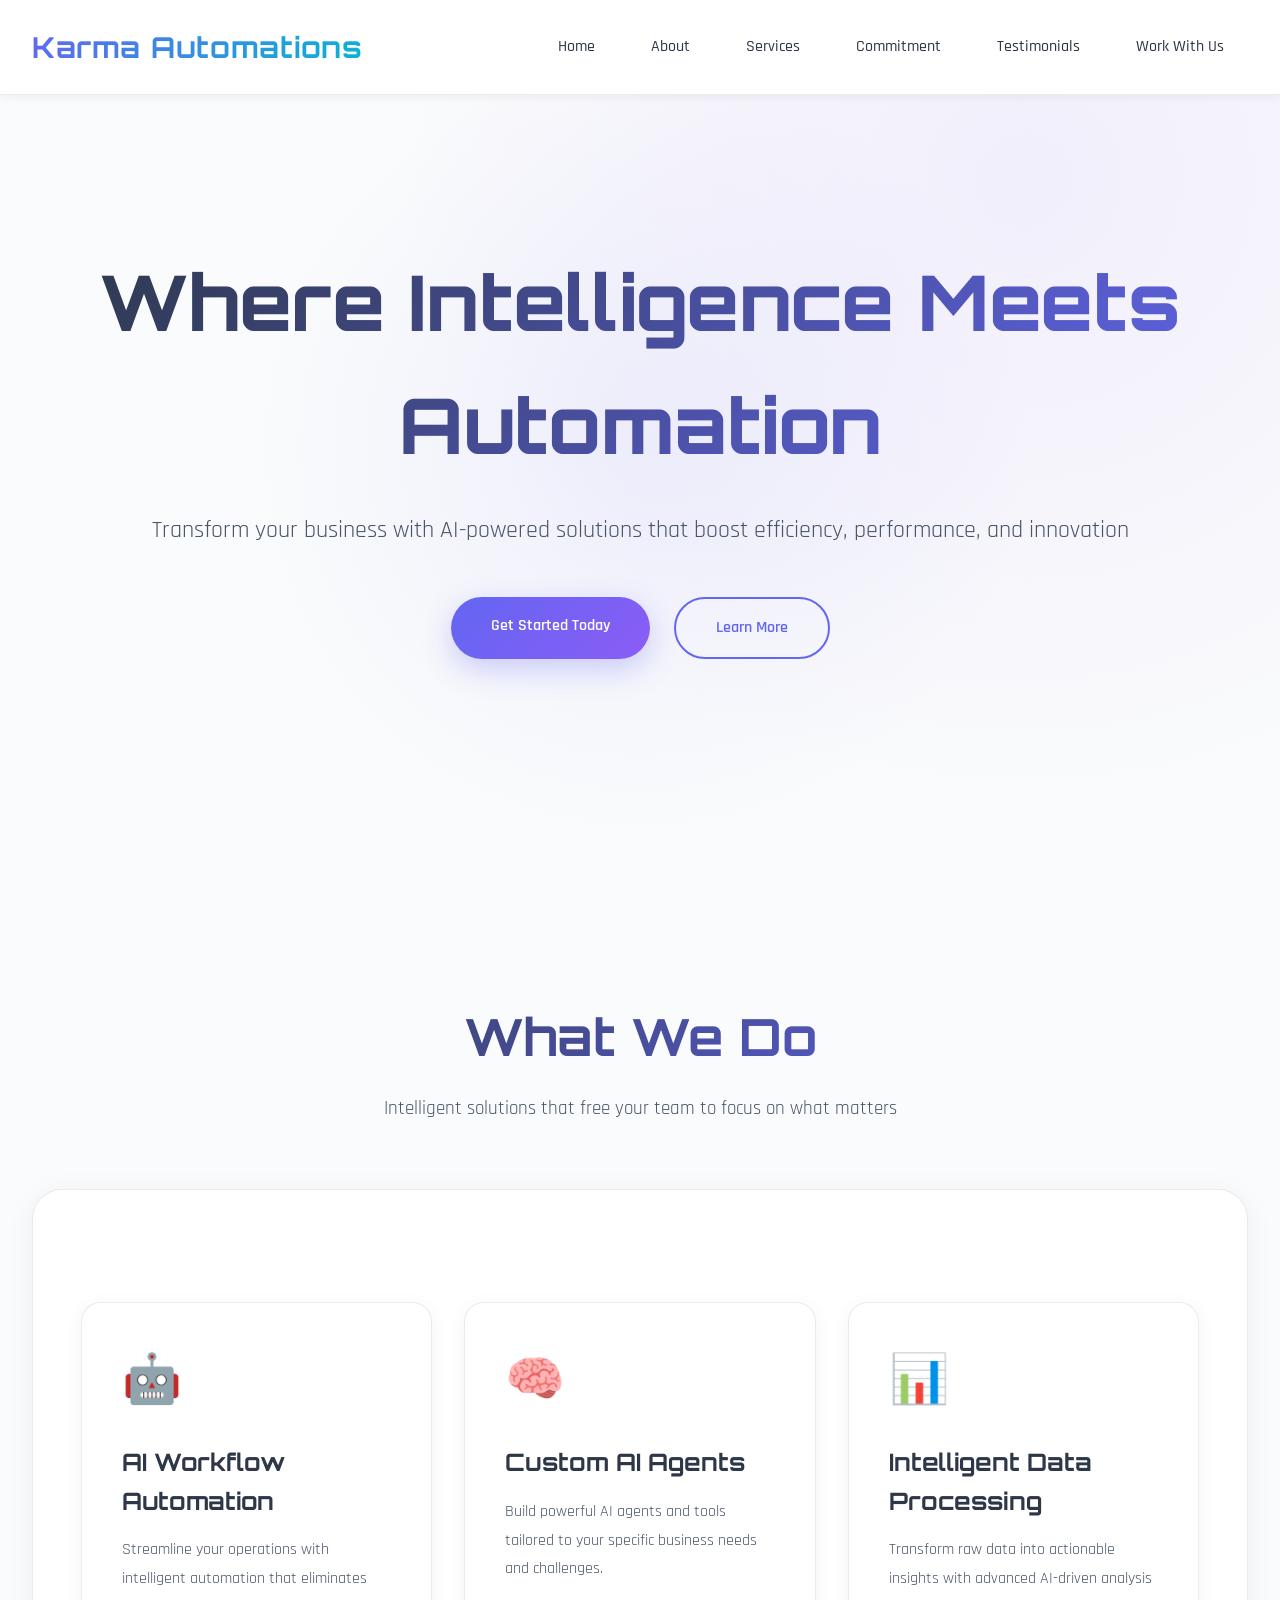
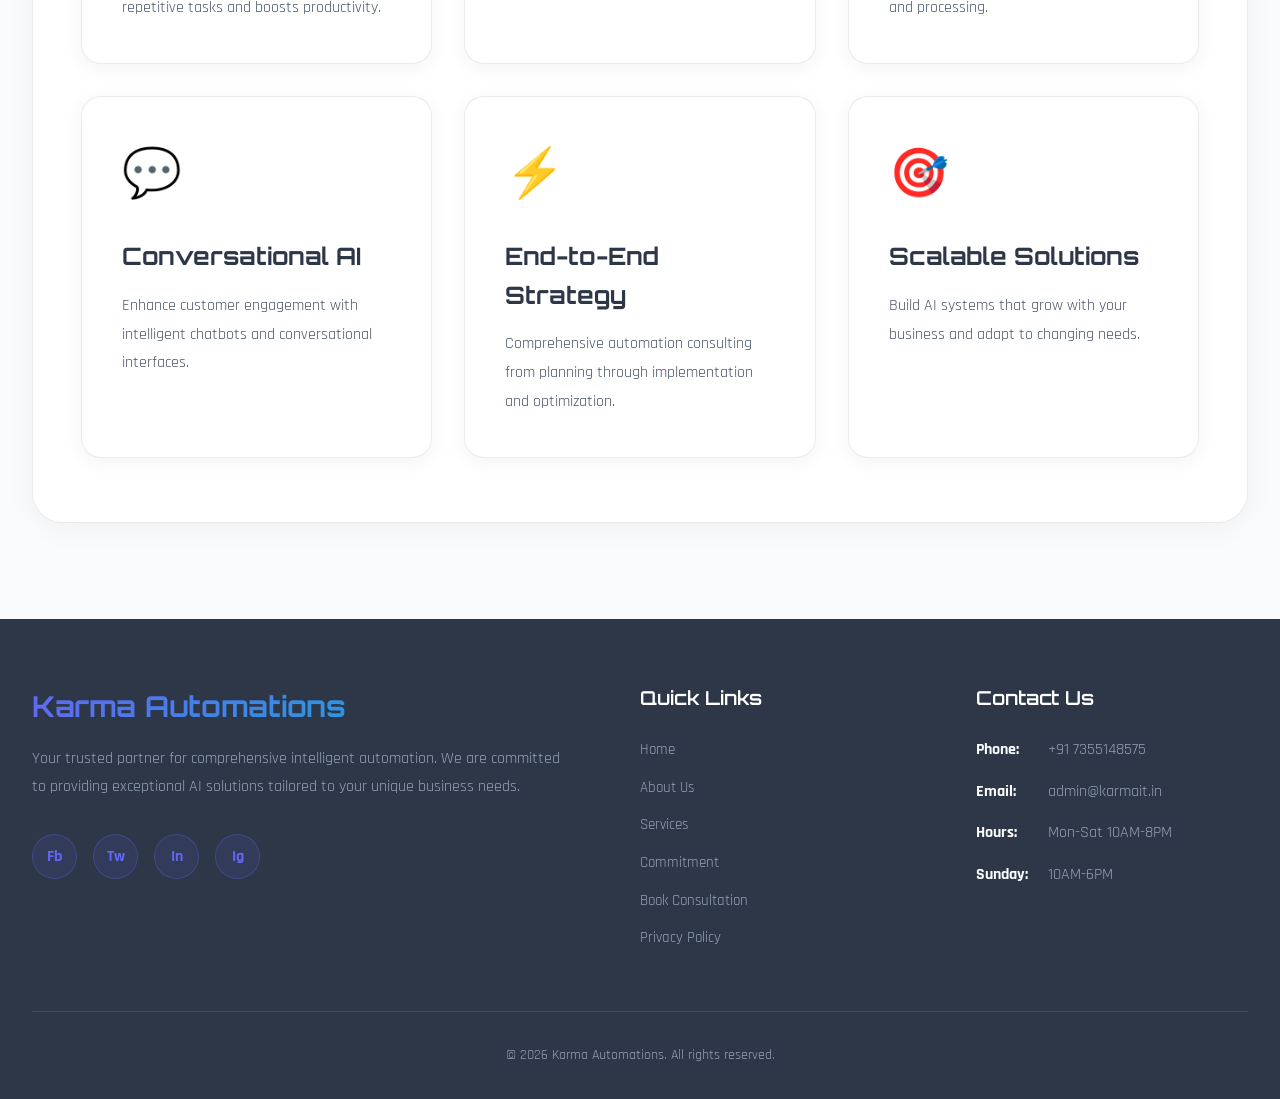
==== index.html @ ba12adb2 "Add files via upload" ====
<!DOCTYPE html>
<html lang="en">
<head>
    <meta charset="UTF-8">
    <meta name="viewport" content="width=device-width, initial-scale=1.0">
    <title>Karma Automations - Where Intelligence Meets Automation</title>
    <link rel="preconnect" href="https://fonts.googleapis.com">
    <link rel="preconnect" href="https://fonts.gstatic.com" crossorigin>
    <link href="https://fonts.googleapis.com/css2?family=Orbitron:wght@400;500;600;700;800;900&family=Rajdhani:wght@300;400;500;600;700&display=swap" rel="stylesheet">
    <link rel="stylesheet" href="styles.css">
</head>
<body>
    <nav>
        <div class="nav-container">
            <a href="index.html" class="logo">Karma Automations</a>
            <ul class="nav-links">
                <li><a href="index.html">Home</a></li>
                <li><a href="about.html">About</a></li>
                <li><a href="services.html">Services</a></li>
                <li><a href="commitment.html">Commitment</a></li>
                <li><a href="testimonials.html">Testimonials</a></li>
                <li><a href="contact.html">Work With Us</a></li>
            </ul>
        </div>
    </nav>

    <!-- HOME PAGE -->
    <section class="hero">
        <div class="hero-bg"></div>
        <div class="hero-content">
            <h1>Where Intelligence Meets Automation</h1>
            <p>Transform your business with AI-powered solutions that boost efficiency, performance, and innovation</p>
            <div class="cta-buttons">
                <a href="contact.html" class="btn btn-primary">Get Started Today</a>
                <a href="about.html" class="btn btn-secondary">Learn More</a>
            </div>
        </div>
    </section>

    <section>
        <div class="section-header">
            <h2>What We Do</h2>
            <p>Intelligent solutions that free your team to focus on what matters</p>
        </div>
        <div class="content-section">
            <div class="cards-grid">
                <div class="card">
                    <div class="card-icon">🤖</div>
                    <h3>AI Workflow Automation</h3>
                    <p>Streamline your operations with intelligent automation that eliminates repetitive tasks and boosts productivity.</p>
                </div>
                <div class="card">
                    <div class="card-icon">🧠</div>
                    <h3>Custom AI Agents</h3>
                    <p>Build powerful AI agents and tools tailored to your specific business needs and challenges.</p>
                </div>
                <div class="card">
                    <div class="card-icon">📊</div>
                    <h3>Intelligent Data Processing</h3>
                    <p>Transform raw data into actionable insights with advanced AI-driven analysis and processing.</p>
                </div>
                <div class="card">
                    <div class="card-icon">💬</div>
                    <h3>Conversational AI</h3>
                    <p>Enhance customer engagement with intelligent chatbots and conversational interfaces.</p>
                </div>
                <div class="card">
                    <div class="card-icon">⚡</div>
                    <h3>End-to-End Strategy</h3>
                    <p>Comprehensive automation consulting from planning through implementation and optimization.</p>
                </div>
                <div class="card">
                    <div class="card-icon">🎯</div>
                    <h3>Scalable Solutions</h3>
                    <p>Build AI systems that grow with your business and adapt to changing needs.</p>
                </div>
            </div>
        </div>
    </section>

    <!-- FOOTER -->
    <footer>
        <div class="footer-content">
            <div class="footer-about">
                <h3>Karma Automations</h3>
                <p>Your trusted partner for comprehensive intelligent automation. We are committed to providing exceptional AI solutions tailored to your unique business needs.</p>
                <div class="social-links">
                    <a href="#">Fb</a>
                    <a href="#">Tw</a>
                    <a href="#">In</a>
                    <a href="#">Ig</a>
                </div>
            </div>

            <div class="footer-section">
                <h4>Quick Links</h4>
                <ul>
                    <li><a href="index.html">Home</a></li>
                    <li><a href="about.html">About Us</a></li>
                    <li><a href="services.html">Services</a></li>
                    <li><a href="commitment.html">Commitment</a></li>
                    <li><a href="contact.html">Book Consultation</a></li>
                    <li><a href="privacy-policy.html">Privacy Policy</a></li>
                </ul>
            </div>

            <div class="footer-section">
                <h4>Contact Us</h4>
                <div class="contact-info-item">
                    <strong>Phone:</strong>
                    <span>+91 7355148575</span>
                </div>
                <div class="contact-info-item">
                    <strong>Email:</strong>
                    <span><a href="admin@karmait.in">admin@karmait.in</a></span>
                </div>
                <div class="contact-info-item">
                    <strong>Hours:</strong>
                    <span>Mon-Sat 10AM-8PM</span>
                </div>
                <div class="contact-info-item">
                    <strong>Sunday:</strong>
                    <span>10AM-6PM</span>
                </div>
            </div>
        </div>
        <div class="footer-bottom">
            <p>&copy; 2026 Karma Automations. All rights reserved.</p>
        </div>
    </footer>

    <script src="script.js"></script>
</body>
</html>
---- styles.css ----
* {
    margin: 0;
    padding: 0;
    box-sizing: border-box;
}

:root {
    --primary: #6366f1;
    --primary-dark: #4f46e5;
    --secondary: #8b5cf6;
    --accent: #06b6d4;
    --dark: #1a1a2e;
    --text-dark: #2d3748;
    --text-gray: #4a5568;
    --bg-light: #fafbfc;
    --bg-white: #ffffff;
}

body {
    font-family: 'Rajdhani', sans-serif;
    background: var(--bg-light);
    color: var(--text-dark);
    line-height: 1.6;
    overflow-x: hidden;
}

h1, h2, h3, h4, h5, h6, .logo {
    font-family: 'Orbitron', sans-serif;
}

/* Navigation */
nav {
    position: fixed;
    top: 0;
    width: 100%;
    background: rgba(255, 255, 255, 0.95);
    backdrop-filter: blur(20px);
    z-index: 1000;
    border-bottom: 1px solid rgba(0, 0, 0, 0.08);
    box-shadow: 0 2px 10px rgba(0, 0, 0, 0.05);
}

.nav-container {
    max-width: 1400px;
    margin: 0 auto;
    padding: 1.5rem 2rem;
    display: flex;
    justify-content: space-between;
    align-items: center;
}

.logo {
    font-size: 1.8rem;
    font-weight: 700;
    background: linear-gradient(135deg, var(--primary), var(--accent));
    -webkit-background-clip: text;
    -webkit-text-fill-color: transparent;
    background-clip: text;
    letter-spacing: 1px;
    text-decoration: none;
}

.nav-links {
    display: flex;
    gap: 0.5rem;
    list-style: none;
}

.nav-links a {
    color: var(--text-dark);
    text-decoration: none;
    transition: all 0.3s;
    font-weight: 500;
    padding: 0.75rem 1.5rem;
    border-radius: 50px;
    position: relative;
}

.nav-links a:hover {
    color: var(--primary);
    background: rgba(99, 102, 241, 0.08);
}

.nav-links a::after {
    content: '';
    position: absolute;
    bottom: 0.5rem;
    left: 50%;
    transform: translateX(-50%) scaleX(0);
    width: 30%;
    height: 2px;
    background: var(--primary);
    transition: transform 0.3s ease;
}

.nav-links a:hover::after {
    transform: translateX(-50%) scaleX(1);
}

/* Hero Section */
.hero {
    min-height: 100vh;
    display: flex;
    align-items: center;
    justify-content: center;
    position: relative;
    overflow: hidden;
    padding: 2rem;
}

.hero-bg {
    position: absolute;
    top: 0;
    left: 0;
    width: 100%;
    height: 100%;
    background: radial-gradient(circle at 50% 50%, rgba(99, 102, 241, 0.08), transparent 50%),
                radial-gradient(circle at 80% 20%, rgba(139, 92, 246, 0.08), transparent 50%);
    animation: pulse 8s ease-in-out infinite;
}

@keyframes pulse {
    0%, 100% { opacity: 1; }
    50% { opacity: 0.7; }
}

.hero-content {
    max-width: 1200px;
    text-align: center;
    position: relative;
    z-index: 1;
}

.hero h1 {
    font-size: clamp(2.5rem, 6vw, 5rem);
    font-weight: 800;
    margin-bottom: 1.5rem;
    background: linear-gradient(135deg, var(--text-dark), var(--primary));
    -webkit-background-clip: text;
    -webkit-text-fill-color: transparent;
    background-clip: text;
    animation: fadeInUp 1s ease-out;
}

.hero p {
    font-size: clamp(1.1rem, 2vw, 1.5rem);
    color: var(--text-gray);
    margin-bottom: 3rem;
    animation: fadeInUp 1s ease-out 0.2s both;
}

@keyframes fadeInUp {
    from {
        opacity: 0;
        transform: translateY(30px);
    }
    to {
        opacity: 1;
        transform: translateY(0);
    }
}

.cta-buttons {
    display: flex;
    gap: 1.5rem;
    justify-content: center;
    flex-wrap: wrap;
    animation: fadeInUp 1s ease-out 0.4s both;
}

.btn {
    padding: 1rem 2.5rem;
    border-radius: 50px;
    text-decoration: none;
    font-weight: 600;
    transition: all 0.3s;
    cursor: pointer;
    border: none;
    font-size: 1rem;
    display: inline-block;
}

.btn-primary {
    background: linear-gradient(135deg, var(--primary), var(--secondary));
    color: white;
    box-shadow: 0 10px 30px rgba(99, 102, 241, 0.3);
}

.btn-primary:hover {
    transform: translateY(-2px);
    box-shadow: 0 15px 40px rgba(99, 102, 241, 0.4);
}

.btn-secondary {
    background: transparent;
    color: var(--primary);
    border: 2px solid var(--primary);
}

.btn-secondary:hover {
    background: var(--primary);
    color: white;
}

/* Section Styles */
section {
    padding: 6rem 2rem;
    max-width: 1400px;
    margin: 0 auto;
}

.content-section {
    background: var(--bg-white);
    border-radius: 30px;
    padding: 4rem 3rem;
    border: 1px solid rgba(0, 0, 0, 0.08);
    box-shadow: 0 4px 30px rgba(0, 0, 0, 0.05);
    margin-top: 2rem;
}

.section-header {
    text-align: center;
    margin-bottom: 4rem;
}

.section-header h2 {
    font-size: clamp(2rem, 4vw, 3.5rem);
    margin-bottom: 1rem;
    background: linear-gradient(135deg, var(--text-dark), var(--primary));
    -webkit-background-clip: text;
    -webkit-text-fill-color: transparent;
    background-clip: text;
}

.section-header p {
    color: var(--text-gray);
    font-size: 1.2rem;
}

/* Cards Grid */
.cards-grid {
    display: grid;
    grid-template-columns: repeat(auto-fit, minmax(300px, 1fr));
    gap: 2rem;
    margin-top: 3rem;
}

.card {
    background: var(--bg-white);
    border: 1px solid rgba(0, 0, 0, 0.08);
    border-radius: 20px;
    padding: 2.5rem;
    transition: all 0.3s;
    box-shadow: 0 4px 20px rgba(0, 0, 0, 0.05);
}

.card:hover {
    transform: translateY(-10px);
    border-color: var(--primary);
    box-shadow: 0 20px 40px rgba(99, 102, 241, 0.15);
}

.card-icon {
    font-size: 3rem;
    margin-bottom: 1.5rem;
}

.card h3 {
    font-size: 1.5rem;
    margin-bottom: 1rem;
    color: var(--text-dark);
}

.card p {
    color: var(--text-gray);
    line-height: 1.8;
}

/* About Section */
.about-content {
    display: grid;
    grid-template-columns: 1fr 1fr;
    gap: 4rem;
    align-items: center;
}

.about-text h3 {
    font-size: 2rem;
    margin-bottom: 1.5rem;
    color: var(--text-dark);
}

.about-text p {
    color: var(--text-gray);
    margin-bottom: 1.5rem;
    line-height: 1.8;
}

.features-list {
    list-style: none;
    margin-top: 2rem;
}

.features-list li {
    padding: 1rem 0;
    border-bottom: 1px solid rgba(0, 0, 0, 0.08);
    color: var(--text-gray);
    display: flex;
    align-items: center;
    gap: 1rem;
}

.features-list li::before {
    content: "✓";
    color: var(--accent);
    font-weight: bold;
    font-size: 1.5rem;
}

/* Founder Section */
.founder-section {
    background: linear-gradient(135deg, rgba(99, 102, 241, 0.05), rgba(139, 92, 246, 0.05));
    border-radius: 30px;
    padding: 4rem;
    margin-top: 4rem;
    border: 1px solid rgba(99, 102, 241, 0.1);
}

.founder-content {
    max-width: 900px;
    margin: 0 auto;
}

.founder-content h3 {
    font-size: 2rem;
    margin-bottom: 2rem;
    color: var(--text-dark);
}

.founder-content p {
    color: var(--text-gray);
    font-size: 1.1rem;
    line-height: 1.9;
    margin-bottom: 1.5rem;
}

.signature {
    margin-top: 3rem;
    font-style: italic;
    color: var(--primary);
    font-size: 1.2rem;
}

/* Services Grid */
.services-grid {
    display: grid;
    grid-template-columns: repeat(auto-fit, minmax(280px, 1fr));
    gap: 2rem;
}

.service-card {
    background: var(--bg-white);
    border: 1px solid rgba(0, 0, 0, 0.08);
    border-radius: 20px;
    padding: 2.5rem;
    transition: all 0.3s;
    box-shadow: 0 4px 20px rgba(0, 0, 0, 0.05);
}

.service-card:hover {
    transform: translateY(-5px);
    border-color: var(--primary);
    box-shadow: 0 15px 35px rgba(99, 102, 241, 0.15);
}

.service-icon {
    font-size: 2.5rem;
    margin-bottom: 1.5rem;
}

.service-card h3 {
    color: var(--text-dark);
    margin-bottom: 1rem;
}

.service-card p {
    color: var(--text-gray);
}

/* Commitment Values */
.commitment-grid {
    display: grid;
    grid-template-columns: repeat(auto-fit, minmax(350px, 1fr));
    gap: 3rem;
    margin-top: 3rem;
}

.commitment-card {
    background: var(--bg-white);
    border-left: 4px solid var(--primary);
    border-radius: 15px;
    padding: 2.5rem;
    box-shadow: 0 4px 20px rgba(0, 0, 0, 0.05);
}

.commitment-card h3 {
    color: var(--text-dark);
    font-size: 1.5rem;
    margin-bottom: 1rem;
}

.commitment-card p {
    color: var(--text-gray);
    line-height: 1.8;
}

/* Contact Section */
.contact-form {
    max-width: 700px;
    margin: 0 auto;
    background: var(--bg-white);
    border: 1px solid rgba(0, 0, 0, 0.08);
    border-radius: 20px;
    padding: 3rem;
    box-shadow: 0 4px 20px rgba(0, 0, 0, 0.05);
}

.form-group {
    margin-bottom: 2rem;
}

.form-group label {
    display: block;
    margin-bottom: 0.5rem;
    color: var(--text-dark);
    font-weight: 500;
}

.form-group input,
.form-group textarea {
    width: 100%;
    padding: 1rem;
    border-radius: 10px;
    border: 1px solid rgba(0, 0, 0, 0.1);
    background: var(--bg-light);
    color: var(--text-dark);
    font-size: 1rem;
    font-family: 'Rajdhani', sans-serif;
}

.form-group input:focus,
.form-group textarea:focus {
    outline: none;
    border-color: var(--primary);
}

.form-group textarea {
    min-height: 150px;
    resize: vertical;
}

/* Footer */
footer {
    background: var(--text-dark);
    color: #e2e8f0;
    border-top: none;
    padding: 4rem 2rem 2rem;
}

.footer-content {
    max-width: 1400px;
    margin: 0 auto;
    display: grid;
    grid-template-columns: 2fr 1fr 1fr;
    gap: 4rem;
    margin-bottom: 3rem;
}

.footer-about h3 {
    font-size: 1.8rem;
    background: linear-gradient(135deg, var(--primary), var(--accent));
    -webkit-background-clip: text;
    -webkit-text-fill-color: transparent;
    background-clip: text;
    margin-bottom: 1rem;
    font-weight: 700;
}

.footer-about p {
    color: #94a3b8;
    line-height: 1.8;
    margin-bottom: 1.5rem;
    font-size: 1rem;
}

.social-links {
    display: flex;
    gap: 1rem;
    margin-top: 2rem;
}

.social-links a {
    width: 45px;
    height: 45px;
    border-radius: 50%;
    background: rgba(99, 102, 241, 0.1);
    border: 1px solid rgba(99, 102, 241, 0.3);
    display: flex;
    align-items: center;
    justify-content: center;
    color: var(--primary);
    text-decoration: none;
    transition: all 0.3s;
    font-weight: bold;
}

.social-links a:hover {
    background: linear-gradient(135deg, var(--primary), var(--secondary));
    color: white;
    transform: translateY(-3px);
    border-color: transparent;
}

.footer-section h4 {
    color: #fff;
    font-size: 1.2rem;
    margin-bottom: 1.5rem;
    font-weight: 600;
}

.footer-section ul {
    list-style: none;
}

.footer-section ul li {
    margin-bottom: 0.75rem;
}

.footer-section ul li a {
    color: #94a3b8;
    text-decoration: none;
    transition: color 0.3s;
    font-size: 0.95rem;
}

.footer-section ul li a:hover {
    color: var(--primary);
}

.contact-info-item {
    display: flex;
    align-items: start;
    gap: 0.75rem;
    margin-bottom: 1rem;
    color: #94a3b8;
}

.contact-info-item strong {
    color: #fff;
    min-width: 60px;
}

.contact-info-item a {
    color: #94a3b8;
    text-decoration: none;
}

.contact-info-item a:hover {
    color: var(--primary);
}

.footer-bottom {
    text-align: center;
    padding-top: 2rem;
    border-top: 1px solid rgba(255, 255, 255, 0.1);
    color: #94a3b8;
    font-size: 0.9rem;
}

footer p {
    color: #94a3b8;
}

/* Testimonials */
.testimonials-grid {
    display: grid;
    grid-template-columns: repeat(auto-fit, minmax(350px, 1fr));
    gap: 2rem;
}

.testimonial {
    background: var(--bg-white);
    border: 1px solid rgba(0, 0, 0, 0.08);
    border-radius: 20px;
    padding: 2.5rem;
    box-shadow: 0 4px 20px rgba(0, 0, 0, 0.05);
}

.testimonial-text {
    color: var(--text-gray);
    font-size: 1.1rem;
    line-height: 1.8;
    margin-bottom: 2rem;
    font-style: italic;
}

.testimonial-author {
    display: flex;
    align-items: center;
    gap: 1rem;
}

.author-avatar {
    width: 50px;
    height: 50px;
    border-radius: 50%;
    background: linear-gradient(135deg, var(--primary), var(--secondary));
    display: flex;
    align-items: center;
    justify-content: center;
    font-weight: bold;
    color: white;
}

.author-info h4 {
    color: var(--text-dark);
    margin-bottom: 0.25rem;
}

.author-info p {
    color: var(--text-gray);
    font-size: 0.9rem;
}

@media (max-width: 768px) {
    .nav-links {
        display: none;
    }

    .about-content {
        grid-template-columns: 1fr;
    }

    .cards-grid,
    .services-grid,
    .commitment-grid,
    .testimonials-grid {
        grid-template-columns: 1fr;
    }

    .footer-content {
        grid-template-columns: 1fr;
        gap: 2rem;
    }
}
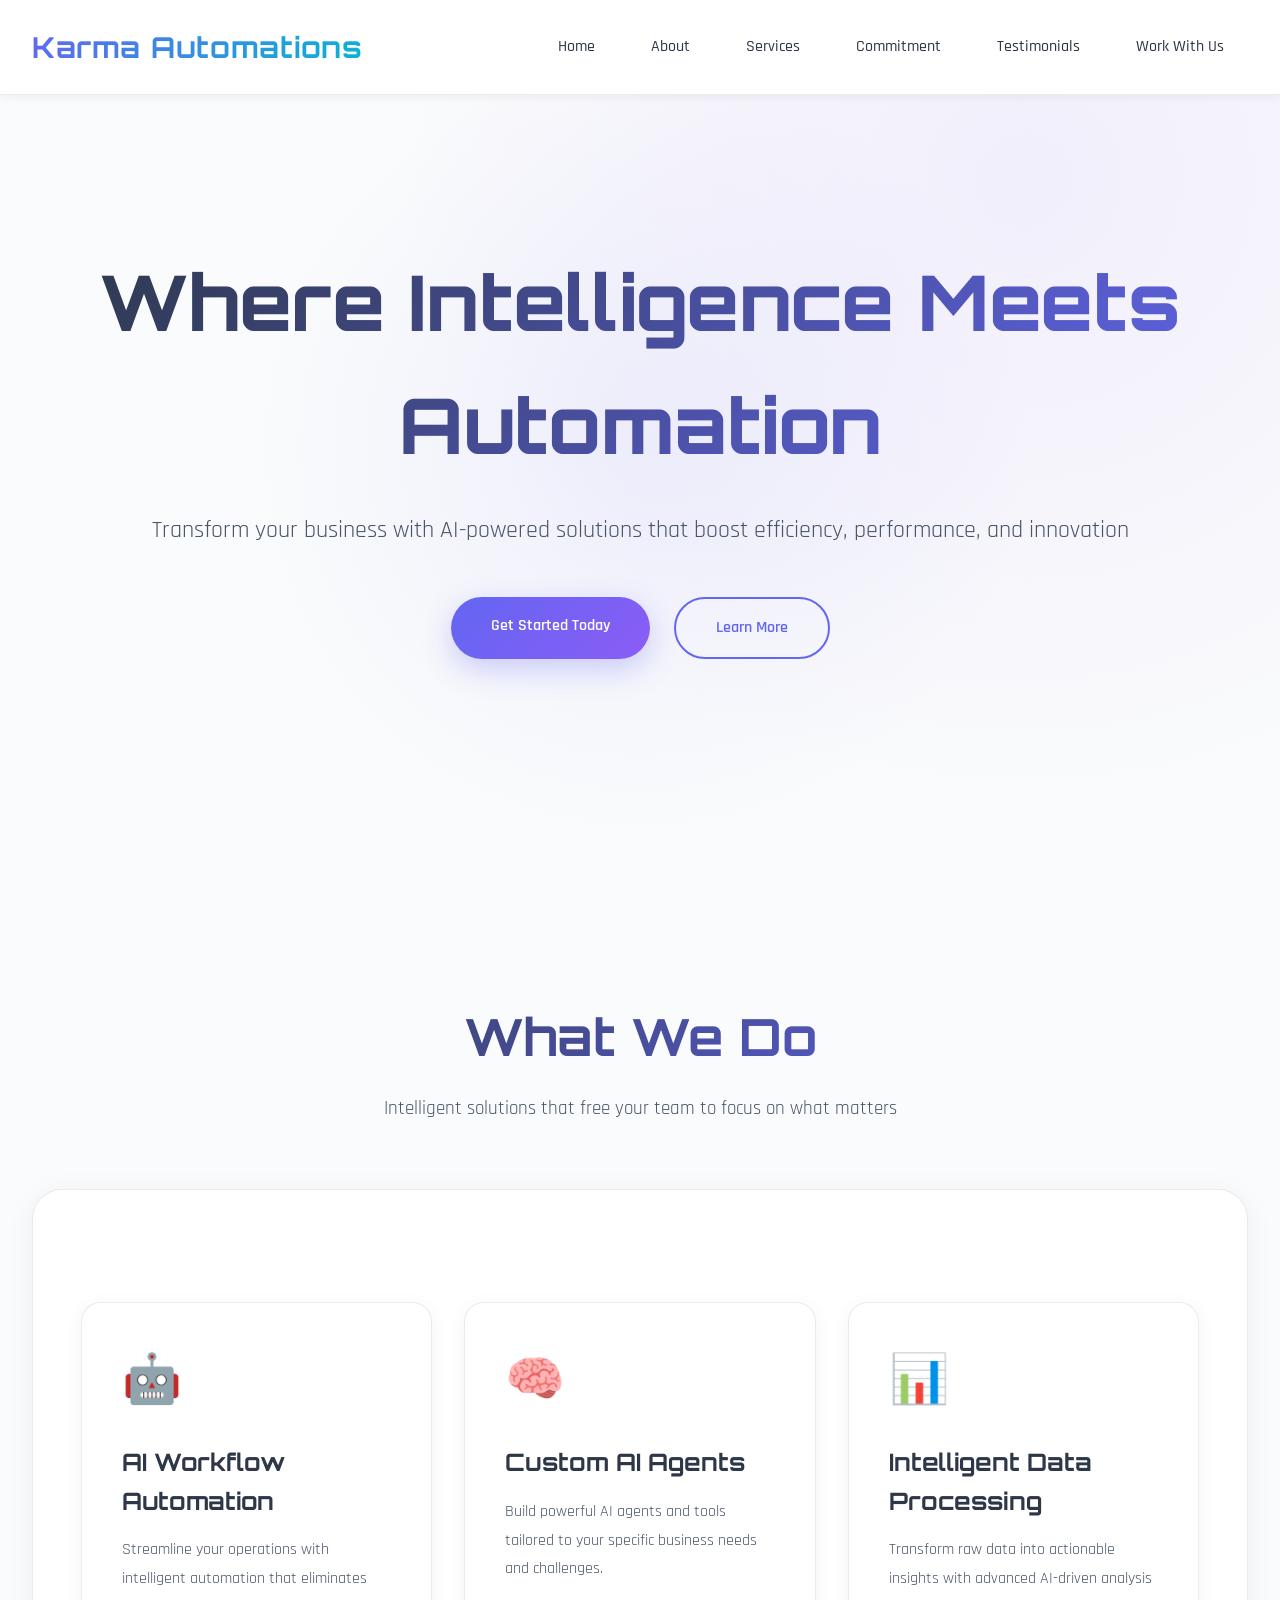
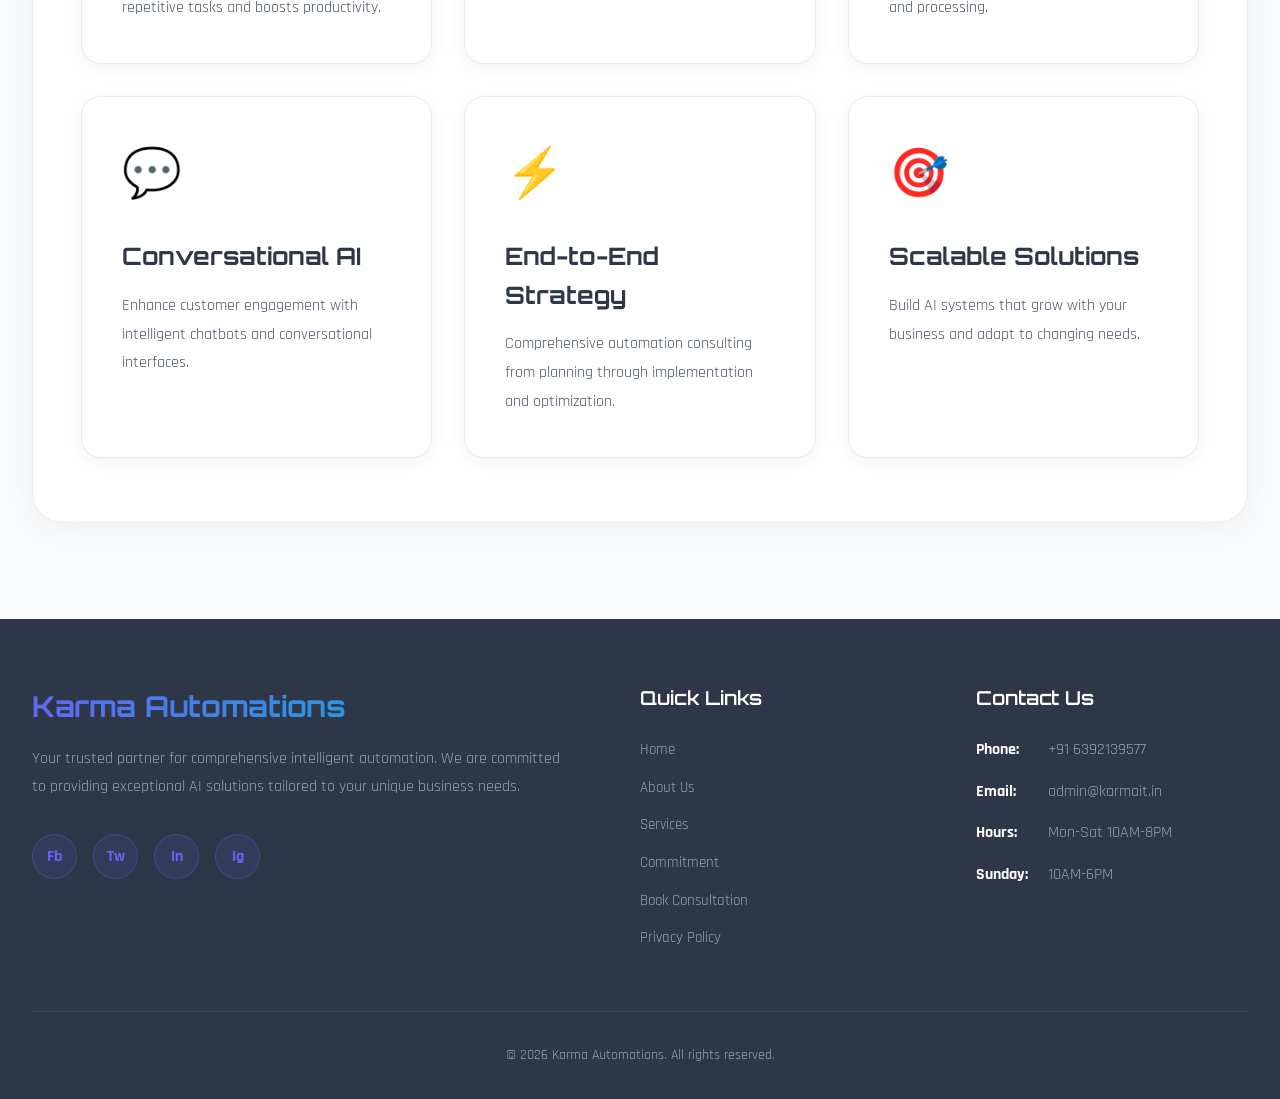
==== commit 988d399d: "Update phone number from 7355148575 to 6392139577 in index.html" ====
--- a/index.html
+++ b/index.html
@@ -108,7 +108,7 @@
                 <h4>Contact Us</h4>
                 <div class="contact-info-item">
                     <strong>Phone:</strong>
-                    <span>+91 7355148575</span>
+                    <span>+91 6392139577</span>
                 </div>
                 <div class="contact-info-item">
                     <strong>Email:</strong>
